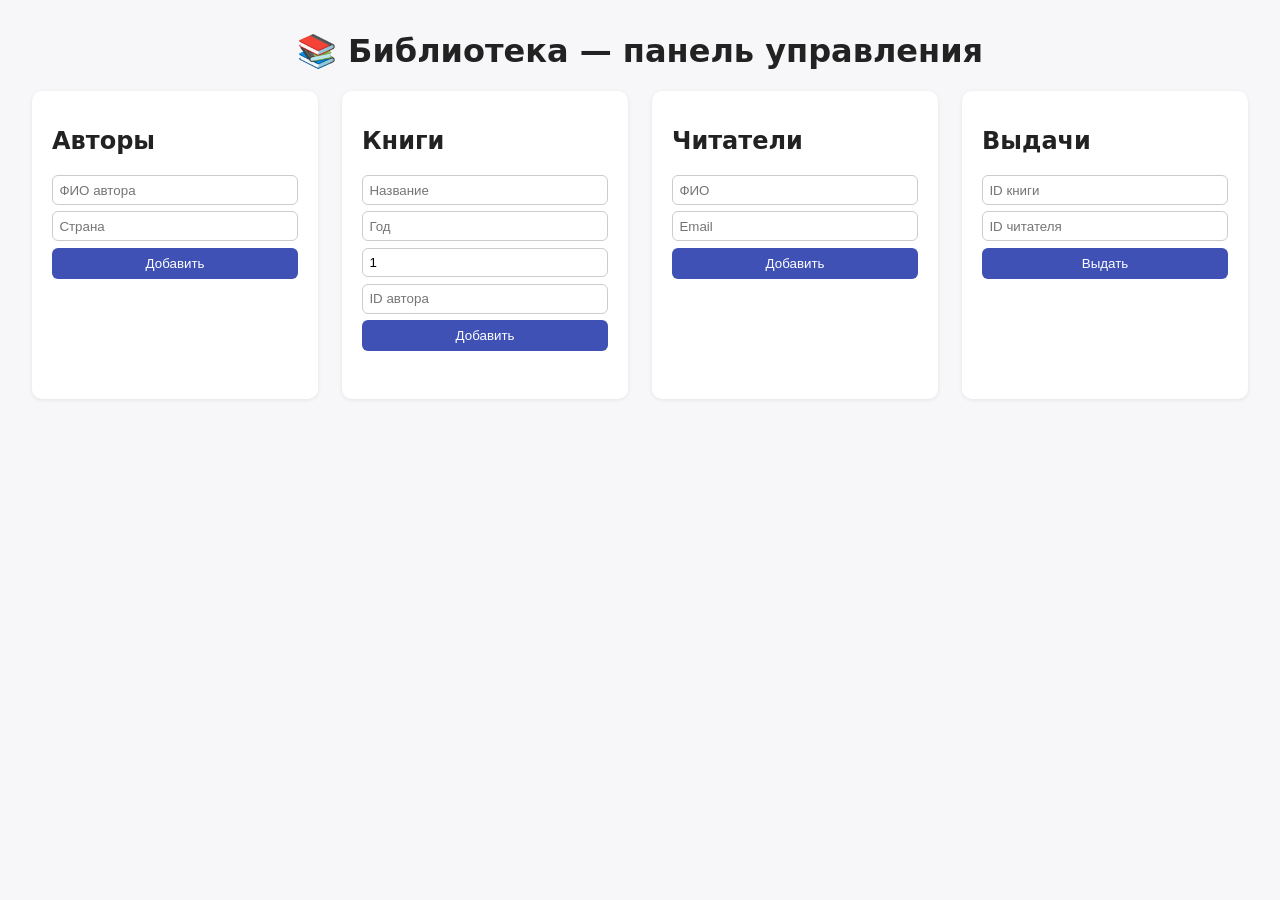
==== static/index.html @ bb94803c "проверка" ====
<!DOCTYPE html>
<html lang="ru">
<head>
<meta charset="UTF-8">
<title>Library Management System</title>
<link rel="stylesheet" href="/static/style.css">
</head>
<body>
  <h1>📚 Библиотека — панель управления</h1>

  <div class="grid">
    <section>
      <h2>Авторы</h2>
      <form id="author-form">
        <input name="full_name" placeholder="ФИО автора" required>
        <input name="country" placeholder="Страна">
        <button type="submit">Добавить</button>
      </form>
      <ul id="author-list"></ul>
    </section>

    <section>
      <h2>Книги</h2>
      <form id="book-form">
        <input name="title" placeholder="Название" required>
        <input name="year" placeholder="Год" type="number">
        <input name="copies_total" placeholder="Экземпляров" type="number" value="1">
        <input name="author_id" placeholder="ID автора" type="number" required>
        <button type="submit">Добавить</button>
      </form>
      <ul id="book-list"></ul>
    </section>

    <section>
      <h2>Читатели</h2>
      <form id="member-form">
        <input name="full_name" placeholder="ФИО" required>
        <input name="email" placeholder="Email" required>
        <button type="submit">Добавить</button>
      </form>
      <ul id="member-list"></ul>
    </section>

    <section>
      <h2>Выдачи</h2>
      <form id="loan-form">
        <input name="book_id" placeholder="ID книги" type="number" required>
        <input name="member_id" placeholder="ID читателя" type="number" required>
        <button type="submit">Выдать</button>
      </form>
      <ul id="loan-list"></ul>
    </section>
  </div>

  <script src="/static/script.js"></script>
</body>
</html>
---- static/style.css ----
body { font-family: system-ui, sans-serif; margin: 2rem; background: #f7f7fa; color: #222; }
h1 { text-align: center; }
.grid { display: grid; grid-template-columns: repeat(auto-fit, minmax(260px, 1fr)); gap: 1.5rem; }
section { background: white; padding: 1rem 1.25rem; border-radius: 10px; box-shadow: 0 1px 4px rgba(0,0,0,0.08); }
form { display: flex; flex-direction: column; gap: 0.4rem; margin-bottom: 1rem; }
input { padding: 0.4rem; border: 1px solid #ccc; border-radius: 6px; }
button { padding: 0.5rem; border: none; background: #3f51b5; color: white; border-radius: 6px; cursor: pointer; }
button:hover { background: #303f9f; }
ul { list-style: none; padding: 0; max-height: 240px; overflow-y: auto; }
li { padding: 0.4rem 0; border-bottom: 1px solid #eee; display: flex; justify-content: space-between; align-items: center; }
li button { background: #e53935; padding: 0.2rem 0.5rem; font-size: 0.8rem; }
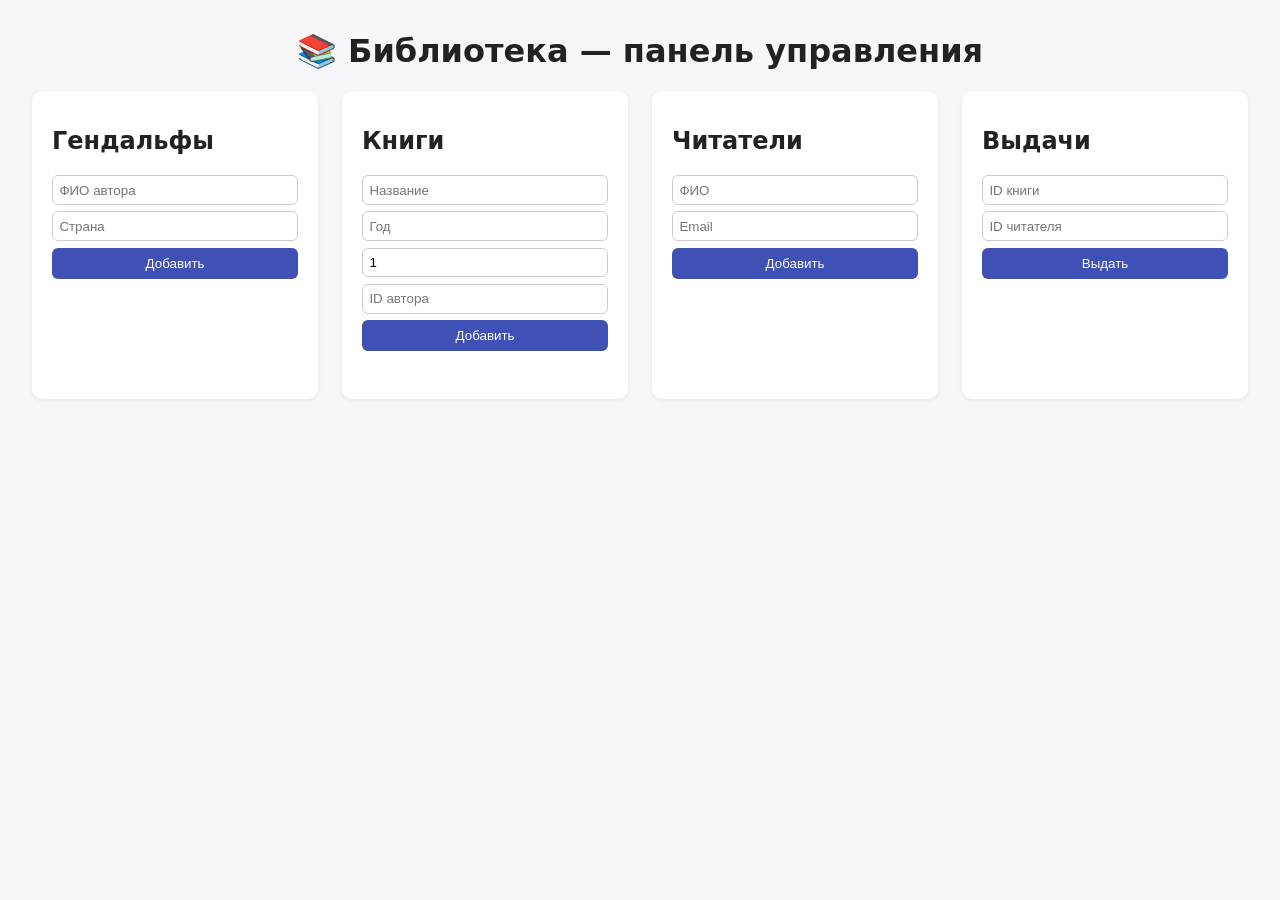
==== commit a64157f9: "поменял авторов" ====
--- a/static/index.html
+++ b/static/index.html
@@ -10,7 +10,7 @@
 
   <div class="grid">
     <section>
-      <h2>Авторы</h2>
+      <h2>Гендальфы</h2>
       <form id="author-form">
         <input name="full_name" placeholder="ФИО автора" required>
         <input name="country" placeholder="Страна">
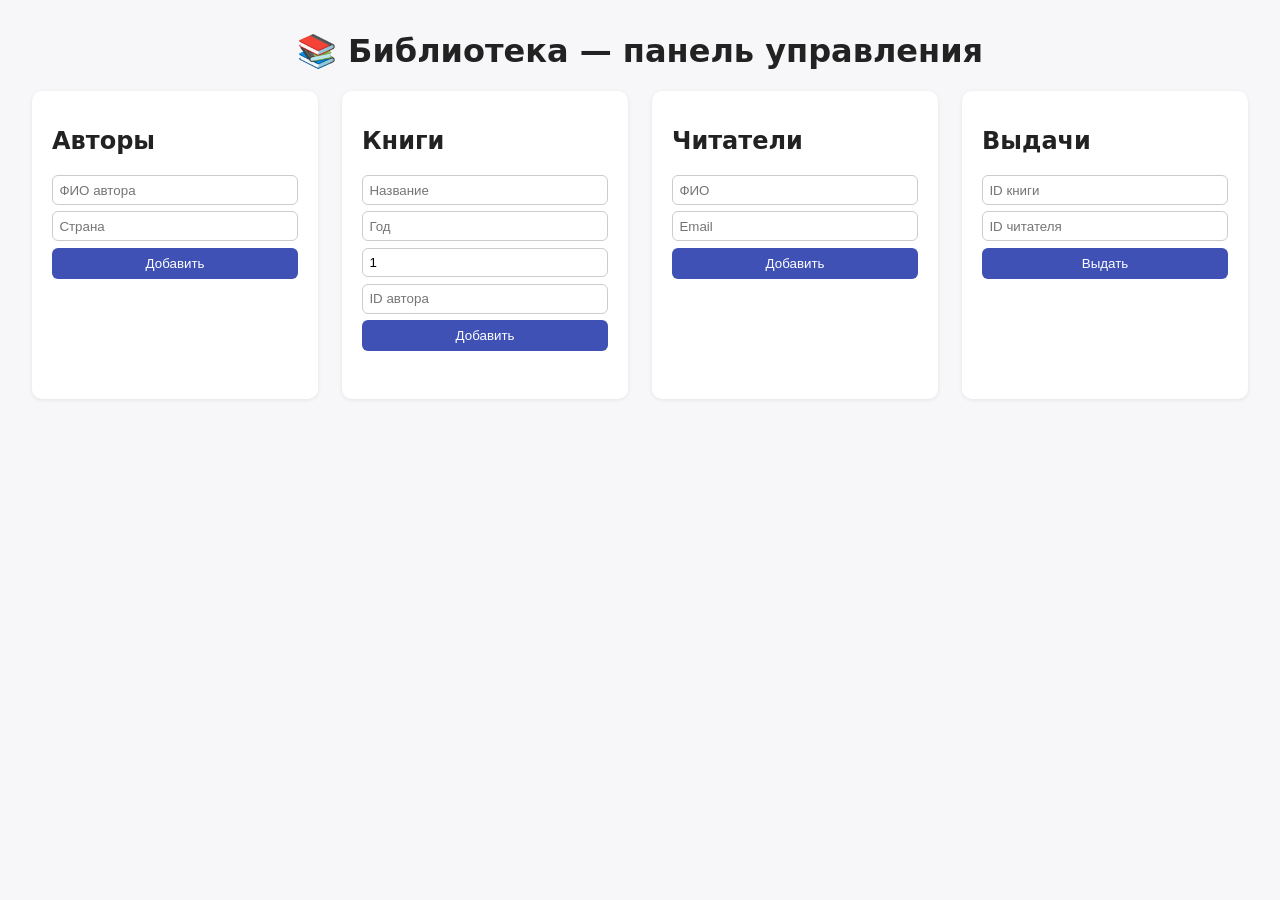
==== commit 11422f91: "поменял обратно" ====
--- a/static/index.html
+++ b/static/index.html
@@ -10,7 +10,7 @@
 
   <div class="grid">
     <section>
-      <h2>Гендальфы</h2>
+      <h2>Авторы</h2>
       <form id="author-form">
         <input name="full_name" placeholder="ФИО автора" required>
         <input name="country" placeholder="Страна">
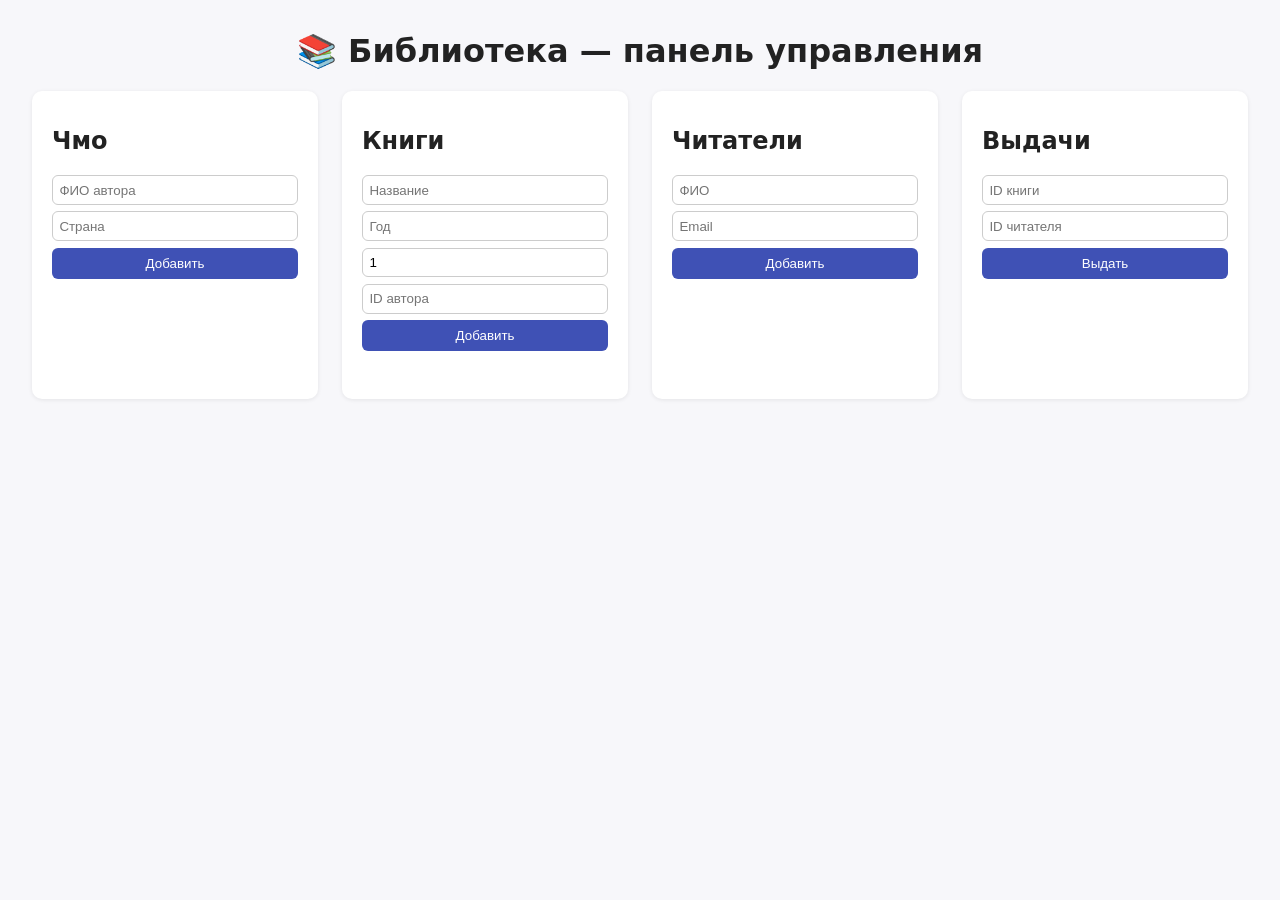
==== commit 4a0ad4c7: "поменял" ====
--- a/static/index.html
+++ b/static/index.html
@@ -10,7 +10,7 @@
 
   <div class="grid">
     <section>
-      <h2>Авторы</h2>
+      <h2>Чмо</h2>
       <form id="author-form">
         <input name="full_name" placeholder="ФИО автора" required>
         <input name="country" placeholder="Страна">
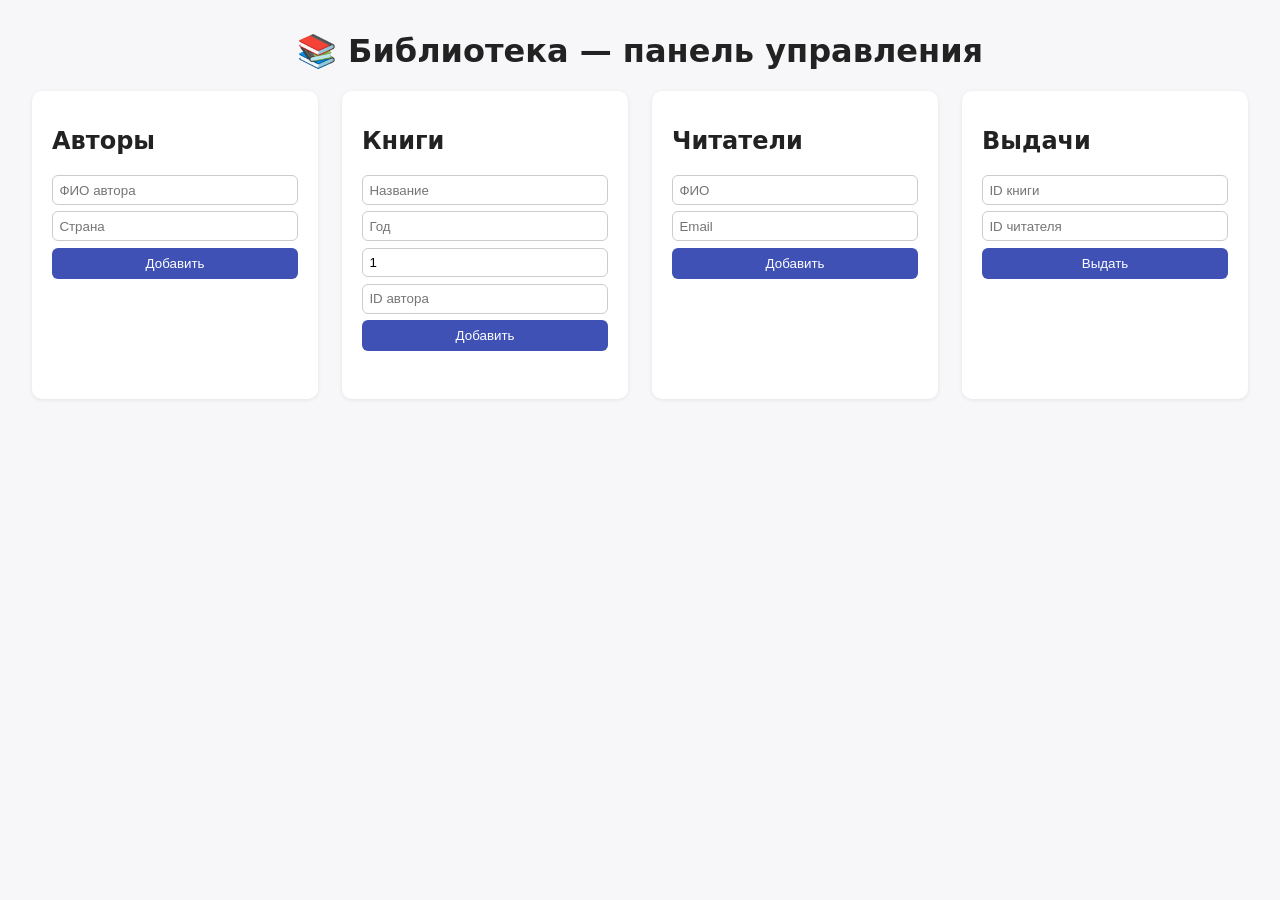
==== commit 24690414: "все сработало" ====
--- a/static/index.html
+++ b/static/index.html
@@ -10,7 +10,7 @@
 
   <div class="grid">
     <section>
-      <h2>Чмо</h2>
+      <h2>Авторы</h2>
       <form id="author-form">
         <input name="full_name" placeholder="ФИО автора" required>
         <input name="country" placeholder="Страна">
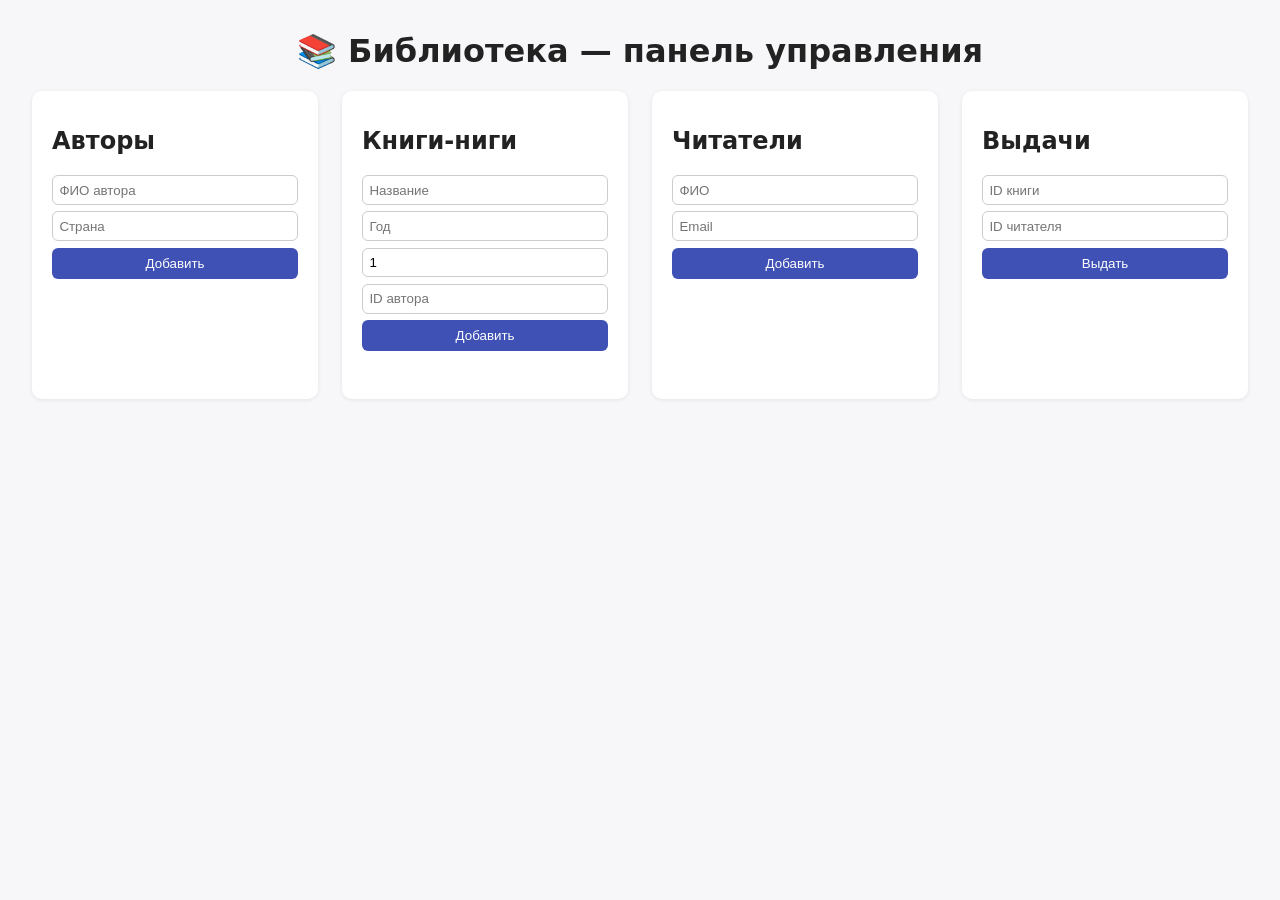
==== commit b5ad8b80: "Проверка" ====
--- a/static/index.html
+++ b/static/index.html
@@ -20,7 +20,7 @@
     </section>
 
     <section>
-      <h2>Книги</h2>
+      <h2>Книги-ниги</h2>
       <form id="book-form">
         <input name="title" placeholder="Название" required>
         <input name="year" placeholder="Год" type="number">
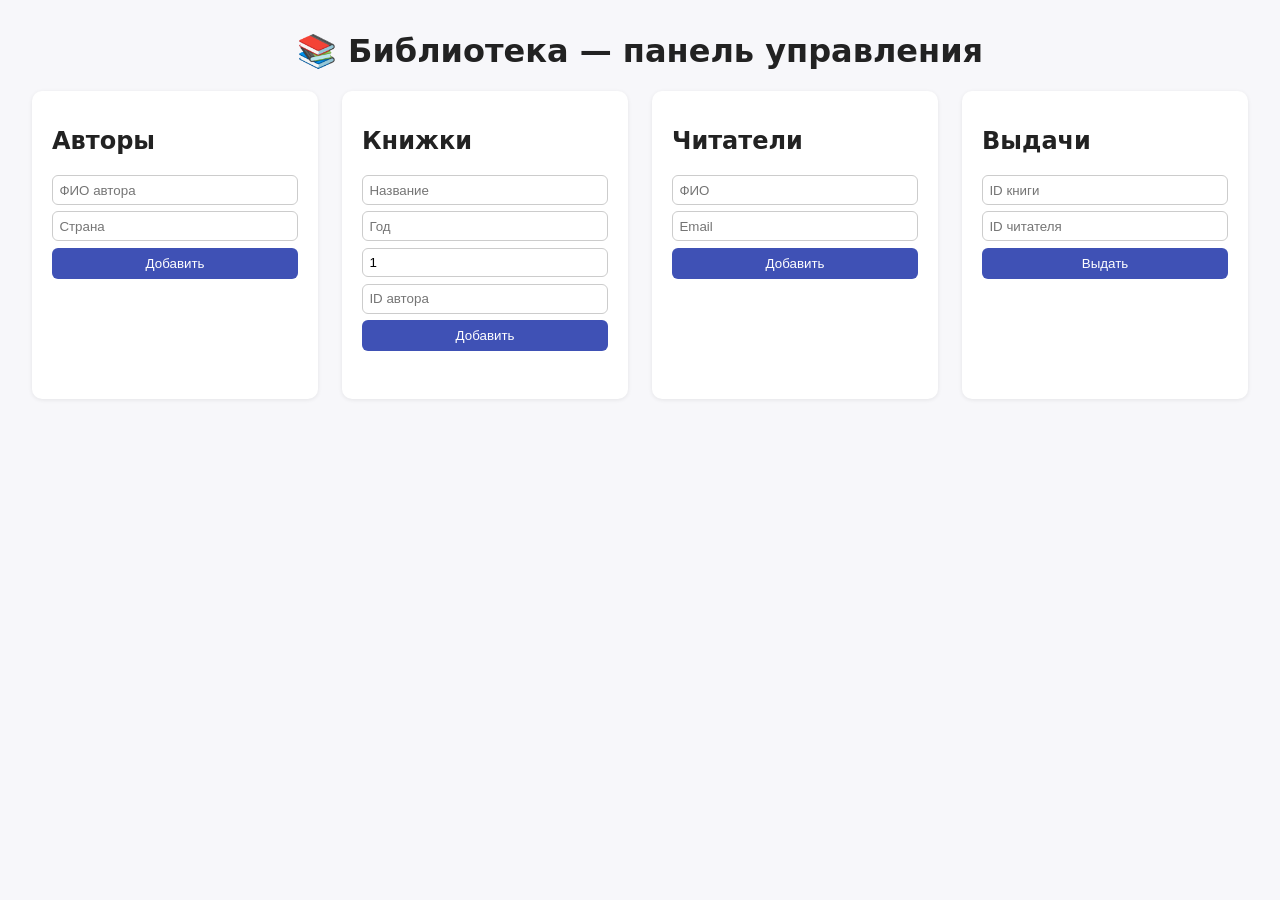
==== commit f34e9a91: "тест" ====
--- a/static/index.html
+++ b/static/index.html
@@ -20,7 +20,7 @@
     </section>
 
     <section>
-      <h2>Книги-ниги</h2>
+      <h2>Книжки</h2>
       <form id="book-form">
         <input name="title" placeholder="Название" required>
         <input name="year" placeholder="Год" type="number">
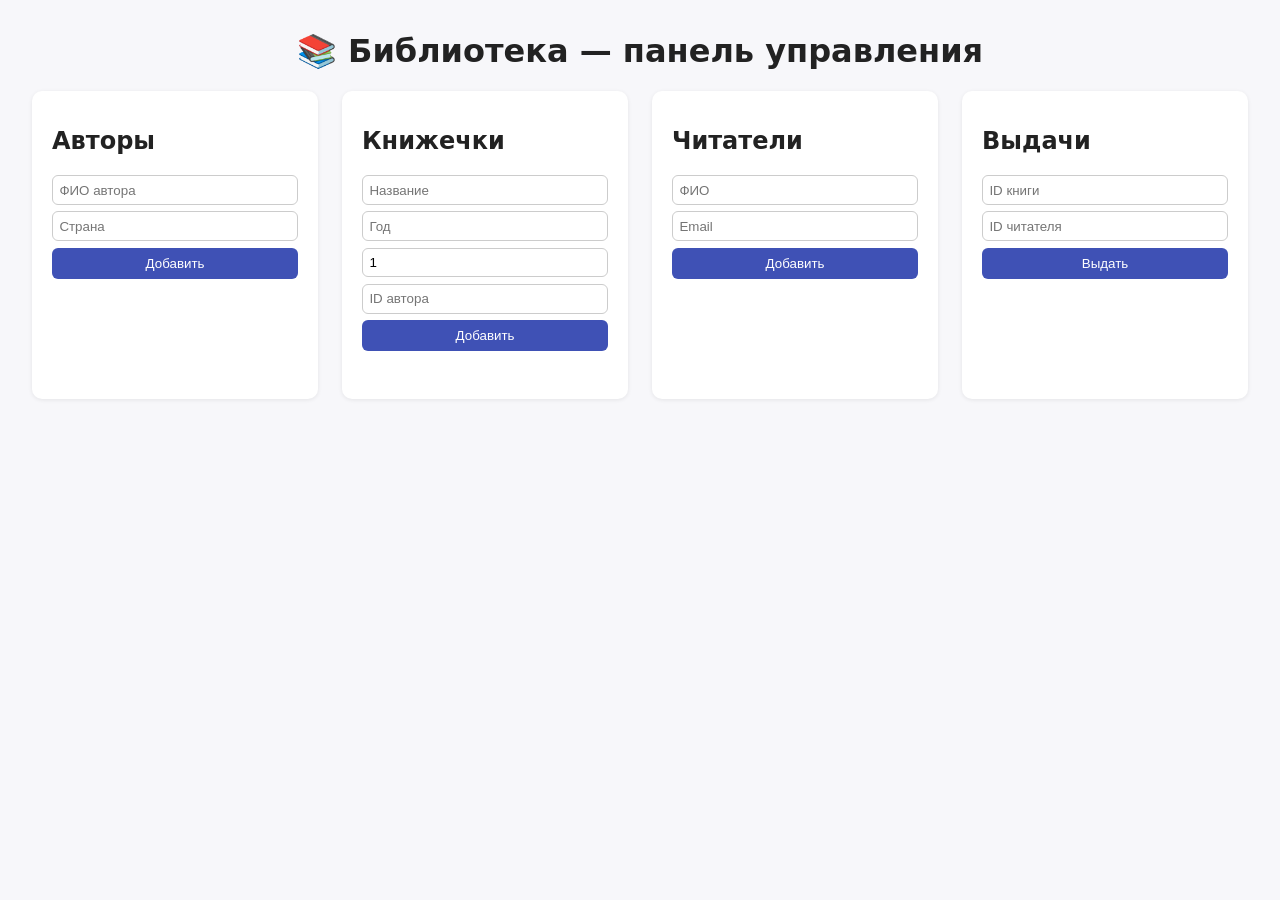
==== commit b5e37e5d: "тест" ====
--- a/static/index.html
+++ b/static/index.html
@@ -20,7 +20,7 @@
     </section>
 
     <section>
-      <h2>Книжки</h2>
+      <h2>Книжечки</h2>
       <form id="book-form">
         <input name="title" placeholder="Название" required>
         <input name="year" placeholder="Год" type="number">
